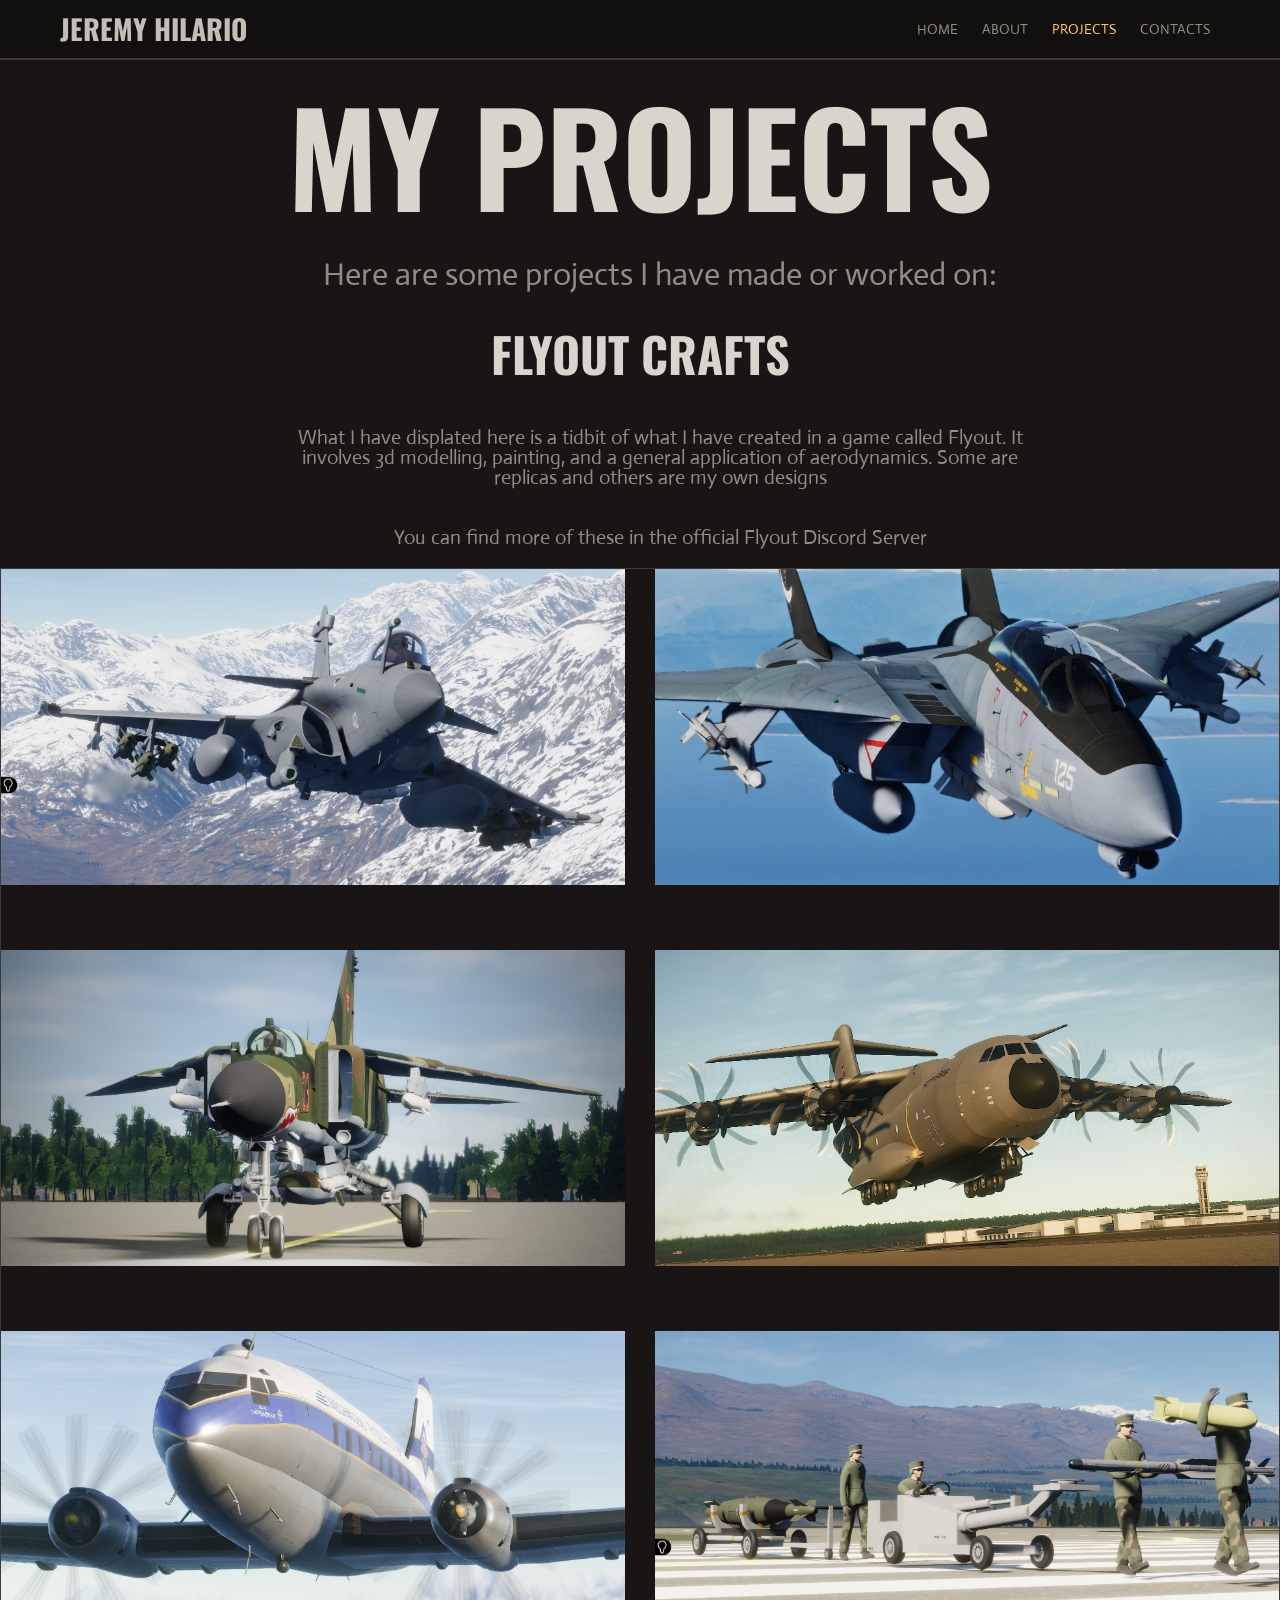
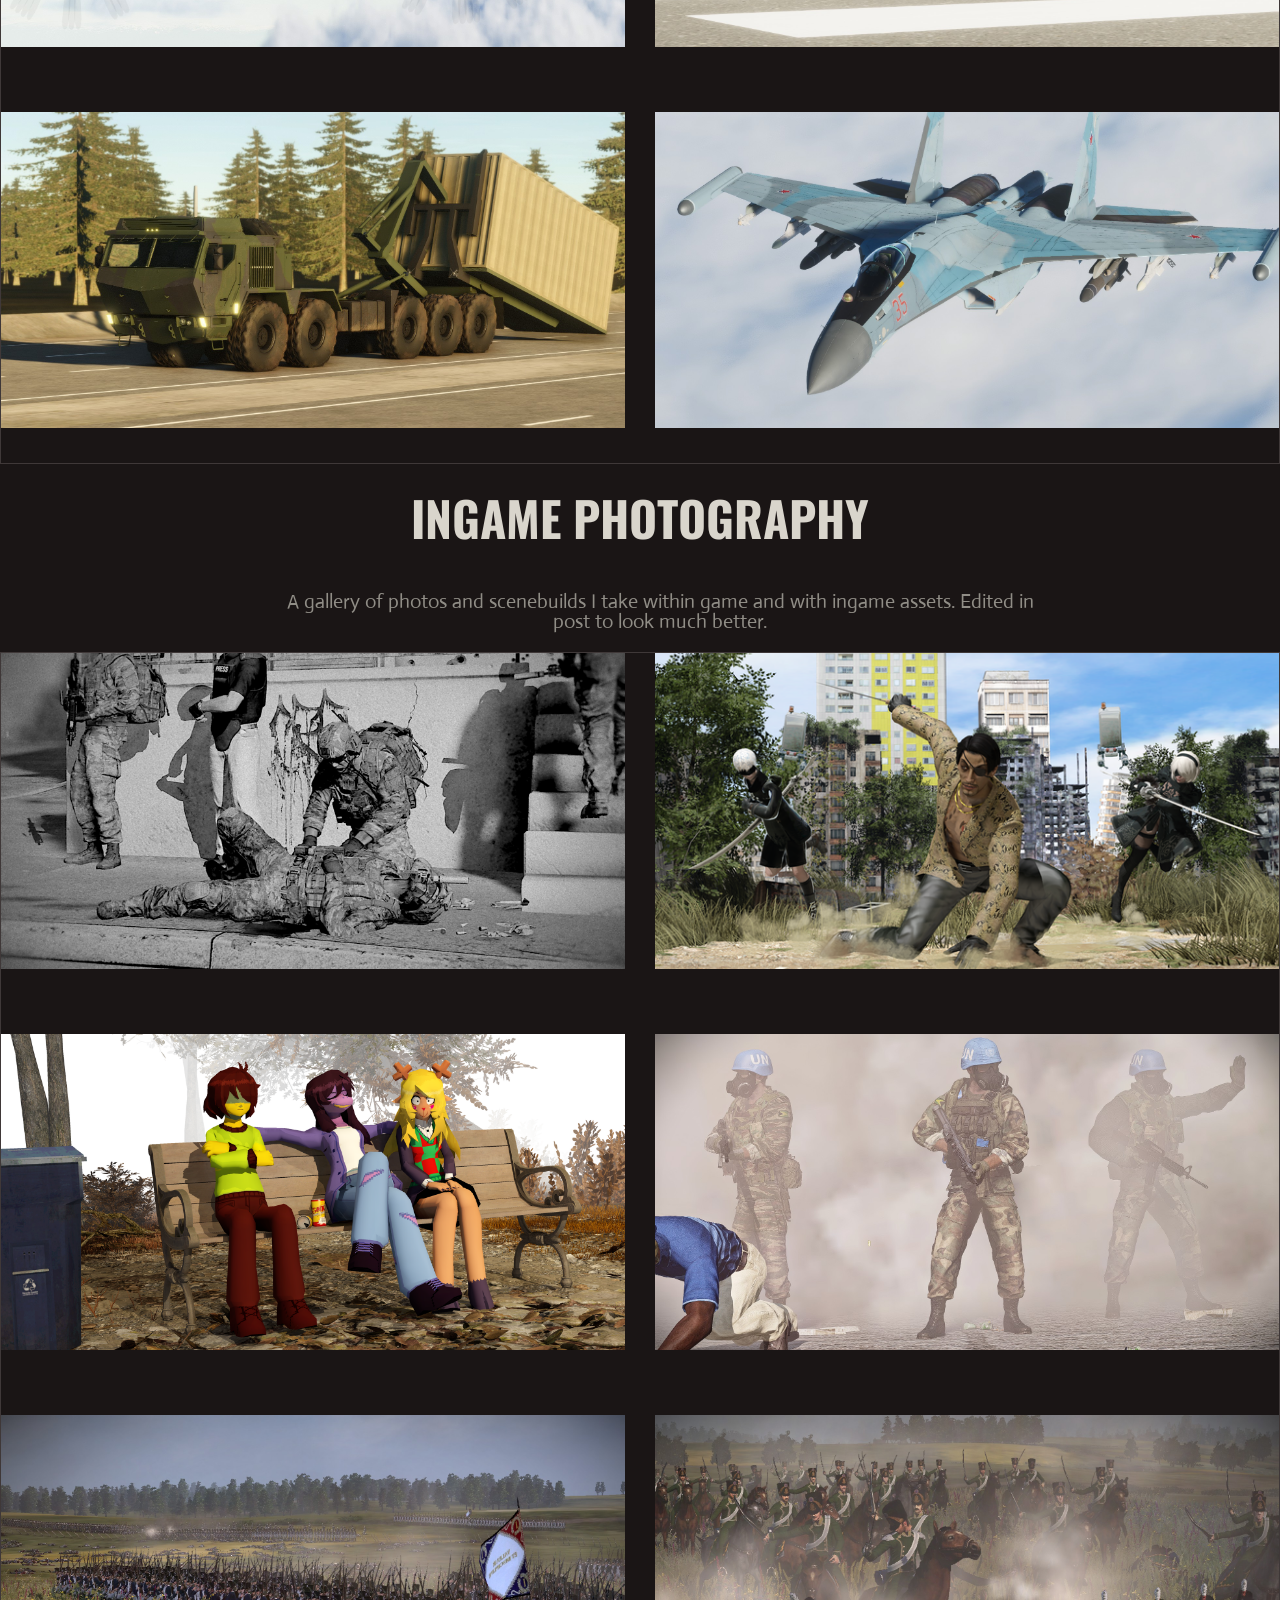
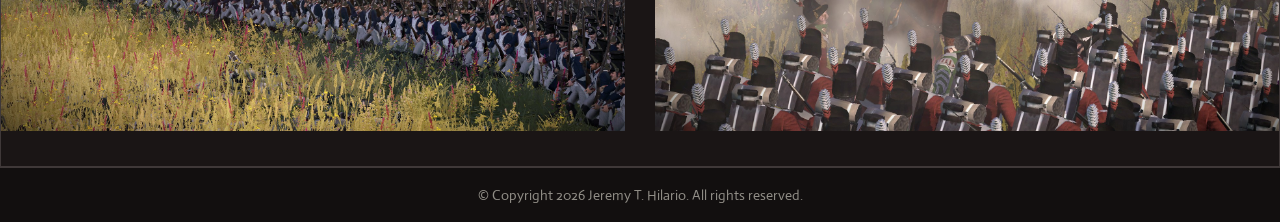
==== projects.html @ ee268338 "Add files via upload" ====
<!DOCTYPE html> 
<html lang="en"> 

<head> 
  <title>Hilario's Portfolio</title> 
  <link rel="stylesheet" href="styles.css">
  <meta name="viewport" content="width=device-width, initial-scale=1.0">
</head> 

<body>
  <header class="header">
    <h1>JEREMY HILARIO</h1>
    <nav>
      <a href="index.html">Home</a>
      <a href="about.html">About</a>
      <a href="projects.html"  class="active">Projects</a>
      <a href="contacts.html">Contacts</a> 
    </nav> 
</header>

  <main class="projects_content">

        <div class="hero_2">
          <h2>MY PROJECTS</h2>
          <p>Here are some projects I have made or worked on:</p>
        </div>

        <div class="proj">
          <h2>FLYOUT CRAFTS</h2>
          <p>
            What I have displated here is a tidbit of what I have created in a game called Flyout.
            It involves 3d modelling, painting, and a general application of aerodynamics. Some are
            replicas and others are my own designs
          </p>
          <p>
            You can find more of these in the official Flyout Discord Server
          </p>

        </div>

        <div class="gallery">

            <div class="image">
              <img src="images/projects/rafalem.jpg" alt="Rafale M">
                <div class="overlay">
                  <p>
                    Dassault Rafale M
                  </p>
                </div>
            </div>

            <div class="image">
              <img src="images/projects/f-14.jpg" alt="F-14D Super Tomcat">
                <div class="overlay">
                  <p>
                    Grumman F-14D Super Tomcat
                  </p>
                </div>
            </div>

            <div class="image">
              <img src="images/projects/mig-23.jpg" alt="MiG-23MLD">
                <div class="overlay">
                  <p>
                    Mikoyan-Gurevich MiG-23MLD
                  </p>
                </div>
            </div>

            <div class="image">
              <img src="images/projects/a400m.jpg" alt="A400M" >
                <div class="overlay">
                  <p>
                    Airbus A400m
                  </p>
                </div>
            </div>


            <div class="image">
              <img src="images/projects/gc-2.jpg" alt="GC-2">
                <div class="overlay">
                  <p>
                    Gemini GC-2 Astraliner (Own design)
                  </p>
                </div>
            </div>

            <div class="image">
              <img src="images/projects/jimmy.jpg" alt="Jimmies">
                <div class="overlay">
                  <p>
                    Ground Crew Jimies (Model I posed and painted myself)
                  </p>
                </div>
            </div>

            <div class="image">
              <img src="images/projects/timv.jpg" alt="TIMV">
                <div class="overlay">
                  <p>
                    TIMV (Own AFV design)
                  </p>
                </div>
            </div>

              <div class="image">
              <img src="images/projects/su-35.jpg" alt="Su-35S">
                <div class="overlay">
                  <p>
                    Sukhou Su-35S
                  </p>
                </div>
            </div>

        </div>


        <div class="proj">
          <h2>INGAME PHOTOGRAPHY</h2>
          <p>A gallery of photos and scenebuilds I take within game and with ingame assets.
            Edited in post to look much better.
        </div>

        <div class="gallery">

            <div class="image">
              <img src="images/projects/img1.png" alt="ArmaUS">

            </div>

            <div class="image">
              <img src="images/projects/img2.png" alt="Majima">

            </div>

            <div class="image">
              <img src="images/projects/img3.png" alt="Deltarune">

            </div>

            <div class="image">
              <img src="images/projects/img4.jpg" alt="ArmaUN" >
            </div>


            <div class="image">
              <img src="images/projects/img5.jpg" alt="Grenadiers">
            </div>

            <div class="image">
              <img src="images/projects/img6.jpg" alt="Chevaliers">
            </div>

        </div>

  </main>

  <footer class="footer"> 
    <p>&copy; Copyright 2026 Jeremy T. Hilario. All rights reserved.</p> 
  </footer>
</body> 

</html>
---- styles.css ----
@import url('https://fonts.googleapis.com/css2?family=Lato&display=swap');
@import url('https://fonts.googleapis.com/css2?family=Actor&display=swap');
@import url('https://fonts.googleapis.com/css2?family=Poppins&display=swap');
@import url('https://fonts.googleapis.com/css2?family=Lexend&display=swap');
@import url('https://fonts.googleapis.com/css2?family=Oswald&display=swap');




html, body, div, span, applet, object, iframe,
h1, h2, h3, h4, h5, h6, p, blockquote, pre,
a, abbr, acronym, address, big, cite, code,
del, dfn, em, img, ins, kbd, q, s, samp,
small, strike, strong, sub, sup, tt, var,
b, u, i, center,
dl, dt, dd, ol, ul, li,
fieldset, form, label, legend,
table, caption, tbody, tfoot, thead, tr, th, td,
article, aside, canvas, details, embed, 
figure, figcaption, footer, header, hgroup, 
menu, nav, output, ruby, section, summary,
time, mark, audio, video {
	margin: 0;
	padding: 0;
	border: 0;
	font-size: 100%;
	font: inherit;
	vertical-align: baseline;
}
/* HTML5 display-role reset for older browsers */
article, aside, details, figcaption, figure, 
footer, header, hgroup, menu, nav, section {
	display: block;
}
body {
	line-height: 1;
}
ol, ul {
	list-style: none;
}
blockquote, q {
	quotes: none;
}
blockquote:before, blockquote:after,
q:before, q:after {
	content: '';
	content: none;
}
table {
	border-collapse: collapse;
	border-spacing: 0;
}



/*---------------------------------------------------------------------------------*/
/*General*/


html {
  scroll-behavior: smooth;
}

/*body*/
body {
  font-family: "Actor", sans-serif;
  font-weight: 400;
  font-style: normal;
  background-color: #1a1515;
}

h1, h2{
  font-family: "Oswald", sans-serif;
  font-optical-sizing: auto;
  font-weight: 700;
  font-style: normal;
}

/*header*/
h1 {
  font-size: 28px;
  color: #C3BFB5;
  opacity: 0;
  transform: translateY(20px);
  animation: fadeIntextUP 0.8s ease-out 0.2s forwards;
}
/*background header*/
.header {
  position:sticky;
  top: 0;
  display: flex;
  justify-content: space-between;
  align-items: center;
  flex-direction: row;
  background-color: rgba(18, 15, 15, 0.9);
  padding: 15px 60px;
  text-align: center;
  margin: 0;
  border-bottom: 2px solid #3f3838; 
  backdrop-filter: blur(10px);
  z-index: 1000;
}
/*link text*/
.header a {
  color: #908D86;
  text-decoration: none;
  font-size: 14px;
  margin: 0 10px;
  text-transform: uppercase;
  transition: text-decoration 1s, color 1s;
}

.header a:hover {
  color: #ffca4e;
  text-decoration: underline;
}

.header a.active {
  color: #ffca4e;
}



/*footer*/
.footer {
  background-color: #120F0F;
  color: #908D86;
  padding: 20px;
  text-align: center;
  font-size: 14px;
  border-top: 1px solid #3f3838; 
}

/*---------------------------------------------------------------------------------*/
/*index*/

.index_content h2{
  font-size: 110px;
  color: #ffffff;
  padding: 30px;
  text-align: center;
  position: absolute;
  opacity: 0;
  transform: translateY(20px);
  animation: fadeIntextLEFT 0.8s ease-out 0.2s forwards;
}

.slideshow {
  display: flex;
  overflow-x: hidden;
  margin: 5px 0;
  height: 1100px;
}

.images {
  display: flex;
  align-items: center;
  justify-content: center;
  animation: spin 50s infinite linear;
  gap: 20px;
  padding: 20px;
}

.images img {
  width: 1280px;
  height: 670px;
  object-fit: cover;
  /*border-radius: 10px;*/
  box-shadow: 0 4px 8px rgba(0, 0, 0, 0.2);
}


/*---------------------------------------------------------------------------------*/
/*about*/

.about_content h2 {
  font-size: 110px;
  color: #ffffff;
  padding: 30px;
  text-align: center;
  position: absolute;
  top: 20%;
  left: -30%;
  right: 0;

  opacity: 0;
  transform: translateY(20px);
  animation: fadeIntextUP 0.8s ease-out 0.2s forwards;
}

.hero p {
  font-size: 30px;
  color: #000000;
  font-family: "Actor", sans-serif;
  font-weight: 400;
  font-style: normal;
  padding: 20px;
  text-align: left;
  position: absolute;
  font-style: bold;
  top: 40%;
  left: 15%;
  max-width: 40%;

  opacity: 0;
  transform: translateY(20px);
  animation: fadeIntextLEFT 0.8s ease-out 0.2s forwards;
}

.hero {
  width: 100%;
  height: auto;
  background-image: url('images/about/background_head.jpg');
  background-size: cover;
  height: 800px;

  opacity: 0;
  transform: translateY(20px);
  animation: fadeIntextLEFT 0.8s ease-out 0.2s forwards;
}

.paragraphs{
  padding: 20px;
  align-items: left;
  max-width: 50%;
  margin: 0 auto;

  animation: fade_in linear forwards;
  animation-timeline: view();
  animation-range: entry 0% cover 30%;

}

.paragraphs p{
  font-size: 24px;
  color: #ffffff;
  font-family: "Poppins", sans-serif;
  font-style: bold;
  padding: 40px;
}


/*---------------------------------------------------------------------------------*/
/*projects*/

.hero_2 h2{
  font-size: 128px;
  color: #d9d5cc;
  padding: 30px;
  text-align: center;

  opacity: 0;
  transform: translateY(20px);
  animation: fadeIntextUP 1s ease-out 0.2s forwards;

}

.hero_2 p{
  font-size: 32px;
  color: #908D86;
  padding: 10px;
  text-align: center;

  opacity: 0;
  transform: translateY(20px);
  animation: fadeIntextLEFT 0.8s ease-out 0.2s forwards;


}

.projects_proj{
  border: 1px solid #3f3838; 
  margin: 0 auto;

}

.proj h2 {
  font-size: 48px;
  color: #d9d5cc;
  padding: 30px;
  text-align: center;

  opacity: 0;
  transform: translateY(20px);
  animation: fadeIntextUP 1s ease-out 0.2s forwards;
}

.proj p {
  font-size: 20px;
  color: #908D86;
  font-family: "Actor", sans-serif;
  font-weight: 400;
  font-style: normal;
  padding: 20px;
  text-align: center;
  margin: 0 auto;
  width: 60%;

  opacity: 0;
  transform: translateY(20px);
  animation: fadeIntextLEFT 0.8s ease-out 0.2s forwards;
}

.gallery {
  display: grid;
  grid-template-columns: repeat(2, 1fr);
  gap: 30px;
  border: 1px solid #3f3838;

}

.gallery .image {
  position: relative;
  width: 100%;
  aspect-ratio: 16 / 9;
  overflow: hidden;
}

.image img{
  width: 100%;
  height: 90%;
  object-fit: cover;
  display: block;
  transition: transform 0.4s ease;
}

.image:hover img {
  transform: scale(1.05);
}

.overlay {
  position: absolute;
  inset: 0;
  background: rgba(0, 0, 0, 0.65);
  color: white;
  display: flex;
  flex-direction: column;
  justify-content: center;
  align-items: center;
  text-align: center;
  padding: 20px;
  opacity: 0;
  transition: opacity 0.3s ease;
}

.image:hover .overlay {
  opacity: 1;
}

.overlay p {
  margin: 0;
}


/*---------------------------------------------------------------------------------*/
/*contacts*/

.columns {
  display: flex;
  align-items: center;
  justify-content: center;
  flex-direction: column;
  gap: 20px;
  padding: 20px;

  opacity: 0;
  transform: translateY(50px);
  animation: fadeIntextUP 0.8s ease-out 0.2s forwards;
}

.box{
  display: flex;
  flex-direction: row;
  justify-content: flex-start;
  gap: 120px;



  background-color:rgba(30, 24, 24, 0.9);
  border: 1px solid #3f3838;
  width: 60%;
  padding: 20px 120px;
  border-radius: 10px;
}

.columns h2 {
  font-size: 50px;
  color: #C3BFB5;
  margin: 20px auto;
}

.columns p {
  font-size: 24px;
  color: #908D86;
  margin: 0 auto;
}

.column img{
  display: flex;
  object-fit: cover;
  margin-bottom: 20px;
}

.box img{
  width: 250px;
  height: 250px;
  object-fit: contain;
  flex-shrink: 0;
}

/*---------------------------------------------------------------------------------*/
/*animations*/

@keyframes spin {
  from{translate: 0;}
  to{translate: -100%;}
}

@keyframes fade_in {
  from {
    opacity: 0;
    transform: translateY(40px);
  }
  to {
    opacity: 1;
    transform: translateY(0);
  }
}

@keyframes fadeIntextUP {
  to {
    opacity: 1;
    transform: translateY(0px);
  }
}

@keyframes fadeIntextLEFT {
  to {
    opacity: 1;
    transform: translateX(20px);
  }
}

/*---------------------------------------------------------------------------------*/
/*mobile accessibility*/

@media (max-width: 768px) {

    .hero {
        position: relative;
        height: auto;
        min-height: 500px;
        padding: 40px 20px;
        background-position: center;
    }

    .about_content h2 {
        position: relative;
        top: auto;
        left: auto;
        right: auto;
        width: 100%;
        padding: 10px;
        font-size: clamp(36px, 9vw, 65px);
        text-align: center;
    }

    .hero p {
        position: relative;
        top: auto;
        left: auto;
        max-width: 100%;
        padding: 15px;
        font-size: 17px;
        line-height: 1.6;
    }

    .paragraphs {
        max-width: 100%;
        padding: 15px;
    }

    .paragraphs p {
        font-size: 16px;
        padding: 10px;
    }

    
    .columns {
        width: 100%;
        padding: 15px;
    }

    .box {
        flex-direction: column;
        width: 100%;
        padding: 25px 15px;
        gap: 20px;
        text-align: center;
    }

    .box img {
        width: min(150px, 50%);
        height: auto;
        object-fit: contain;
    }

    .Box_Text {
        width: 100%;
    }

    .columns h2 {
        font-size: clamp(26px, 7vw, 36px);
    }

    .columns p {
        font-size: 16px;
        overflow-wrap: anywhere;
    }
}
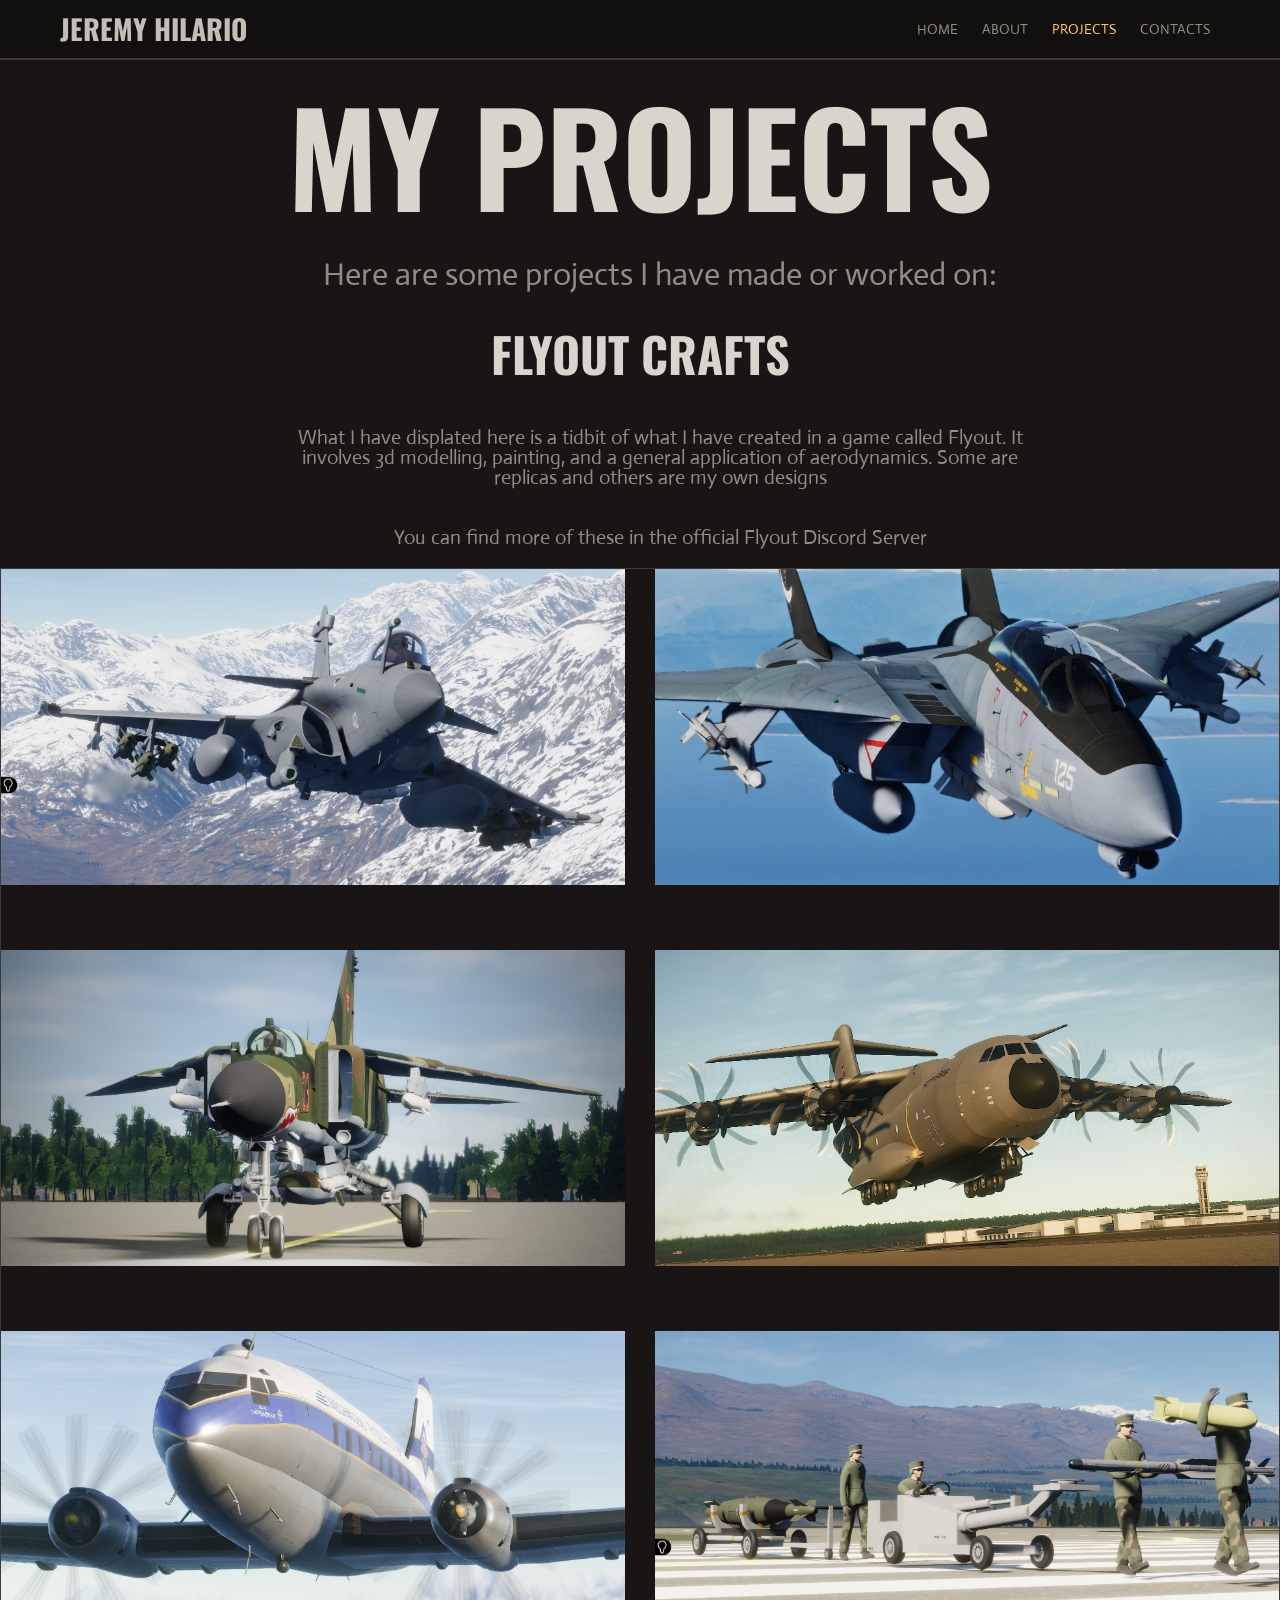
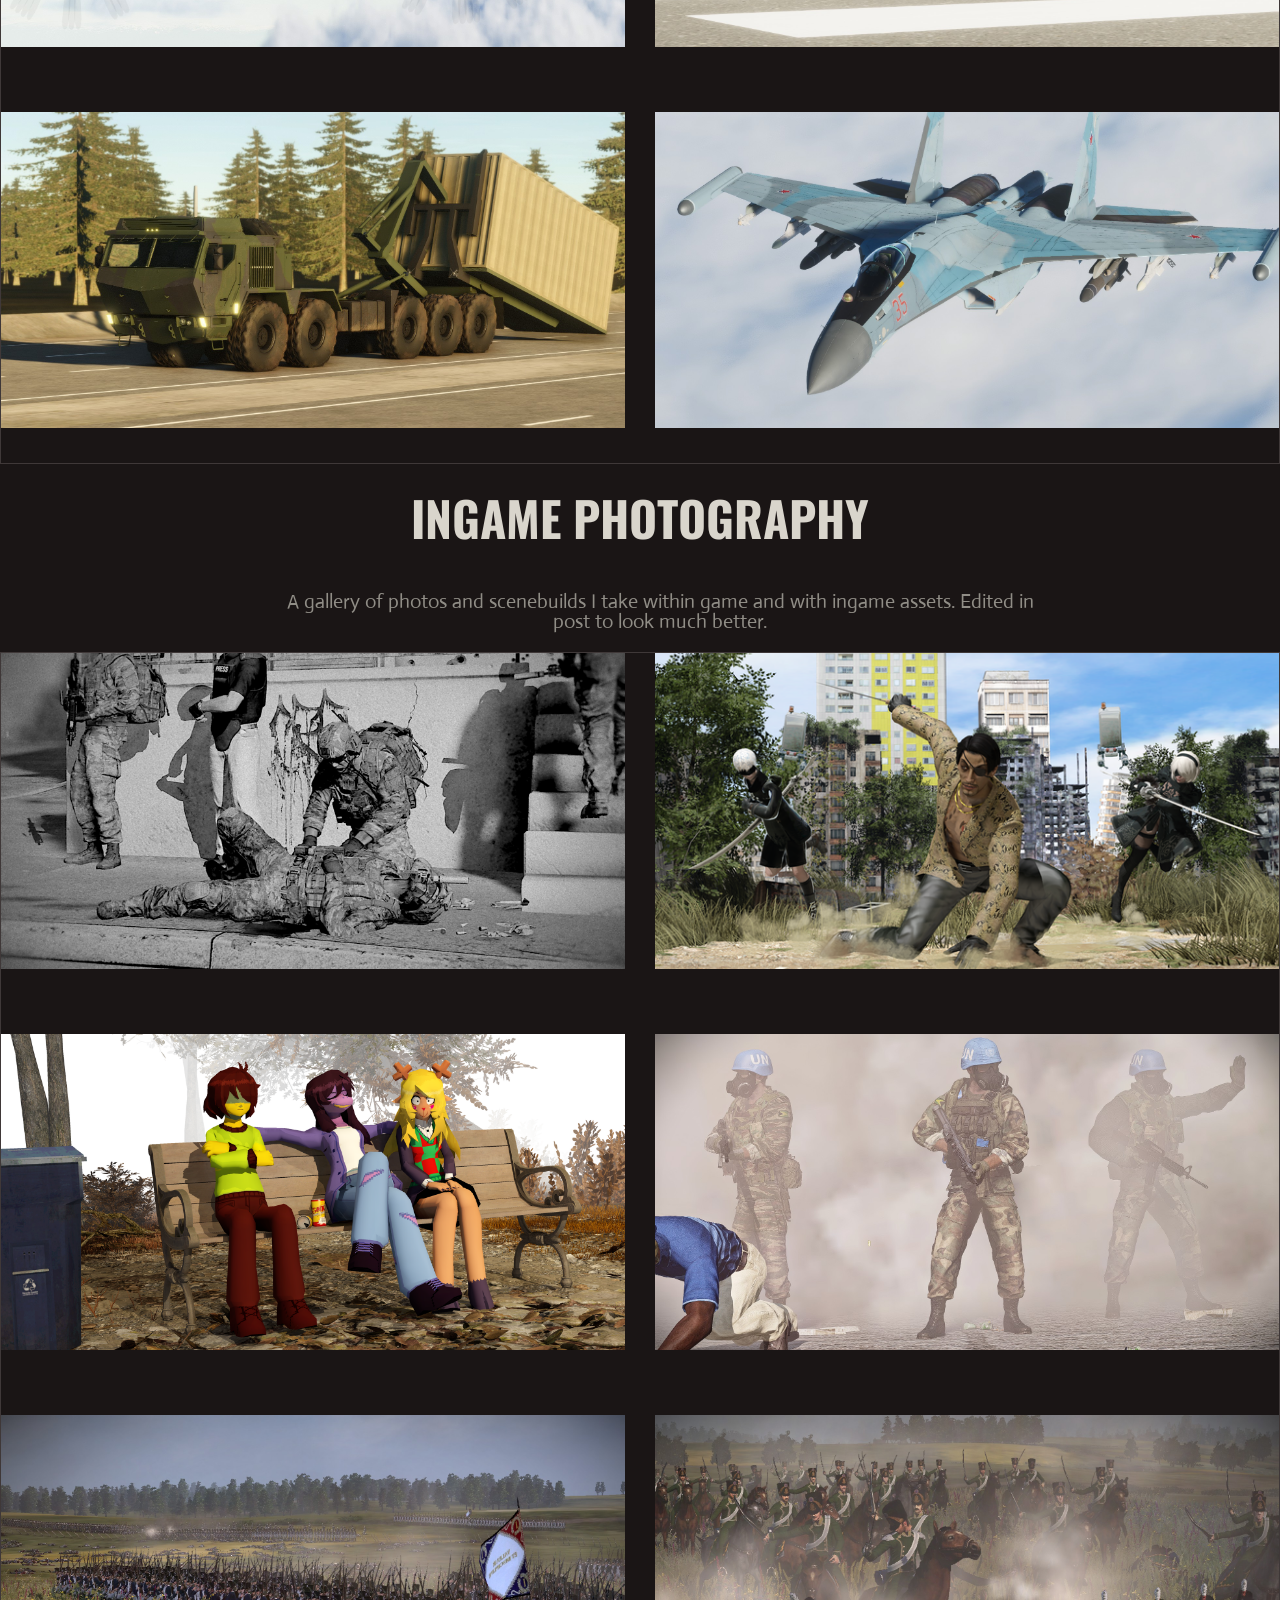
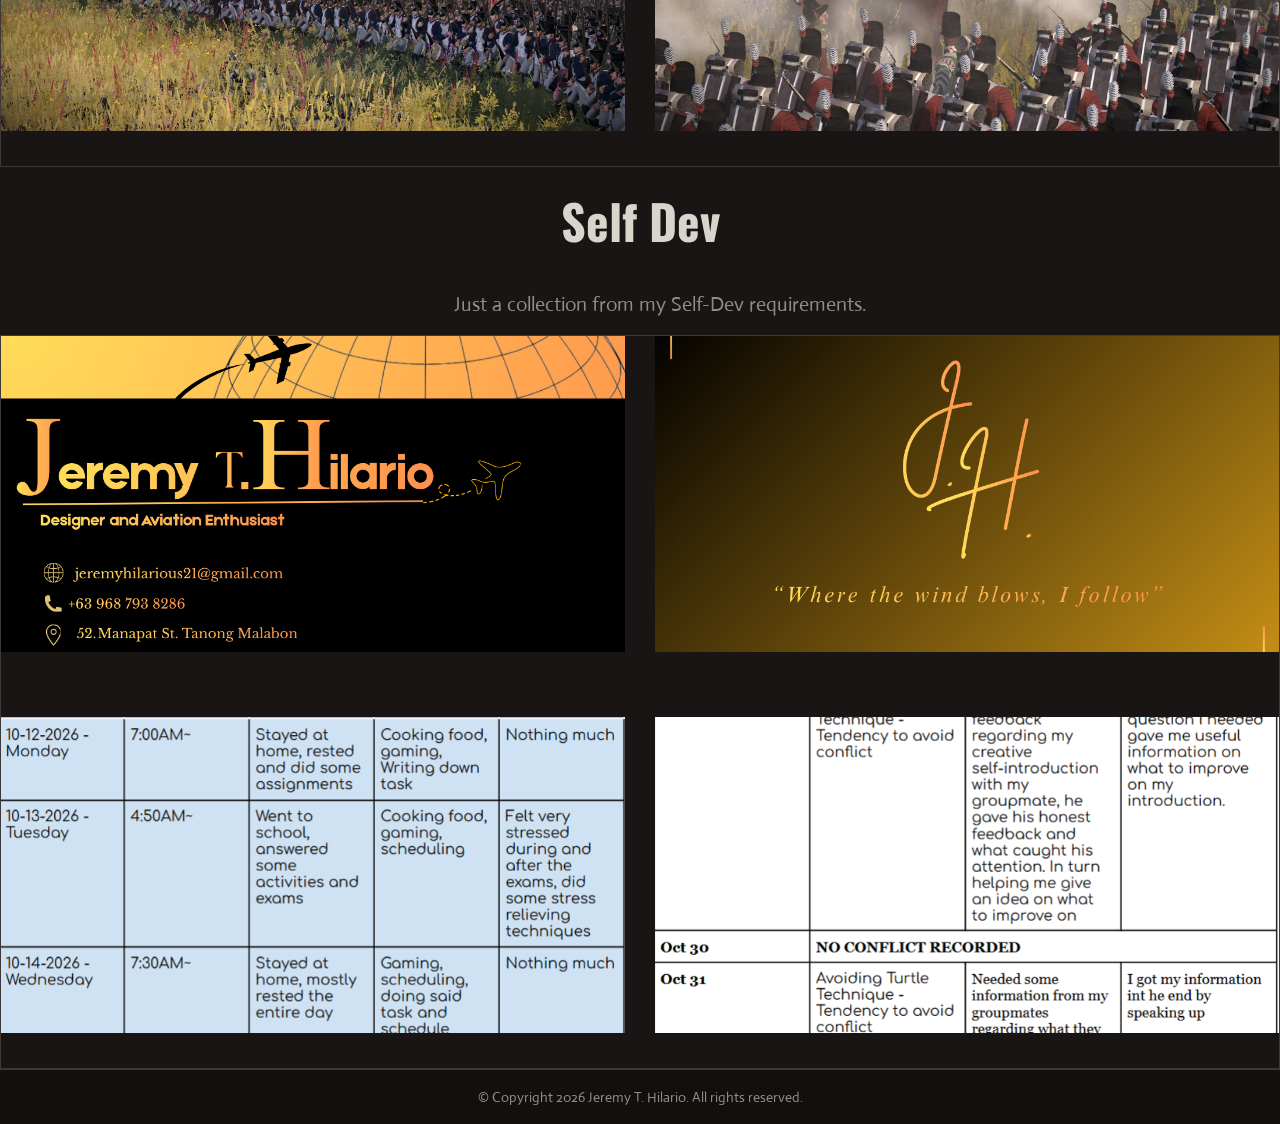
==== commit be638952: "Add files via upload" ====
--- a/projects.html
+++ b/projects.html
@@ -154,6 +154,51 @@
 
         </div>
 
+        <div class="proj">
+          <h2>Self Dev</h2>
+          <p>Just a collection from my Self-Dev requirements.
+        </div>
+
+        <div class="gallery">
+
+            <div class="image">
+              <img src="images/card1.png" alt="Card Back">
+              <div class="overlay">
+                  <p>
+                    Card Back
+                  </p>
+                </div>
+            </div>
+
+            <div class="image">
+              <img src="images/card2.png" alt="Card Front">
+              <div class="overlay">
+                  <p>
+                    Card Front
+                  </p>
+                </div>
+            </div>
+
+            <div class="image">
+              <img src="images/tracker1.png" alt="SDV I Tracker">
+              <div class="overlay">
+                  <p>
+                    SDV I Tracker
+                  </p>
+                </div>
+            </div>
+
+            <div class="image">
+              <img src="images/tracker2.png" alt="SDV II Tracker" >
+              <div class="overlay">
+                  <p>
+                    SDV II Tracker
+                  </p>
+                </div>
+            </div>
+
+        </div>
+
   </main>
 
   <footer class="footer"> 
--- a/styles.css
+++ b/styles.css
@@ -137,7 +137,7 @@
 .index_content h2{
   font-size: 110px;
   color: #ffffff;
-  padding: 30px;
+  padding: 0px;
   text-align: center;
   position: absolute;
   opacity: 0;
@@ -446,12 +446,18 @@
 
 @media (max-width: 768px) {
 
+    h1 h2{
+      max-width: 150px;
+
+    }
+
     .hero {
         position: relative;
         height: auto;
         min-height: 500px;
-        padding: 40px 20px;
+        padding: 40px;
         background-position: center;
+        right: 80px;
     }
 
     .about_content h2 {
@@ -500,13 +506,13 @@
     }
 
     .box img {
-        width: min(150px, 50%);
+        width: min(80px, 50%);
         height: auto;
         object-fit: contain;
     }
 
     .Box_Text {
-        width: 100%;
+        width: 90%;
     }
 
     .columns h2 {
